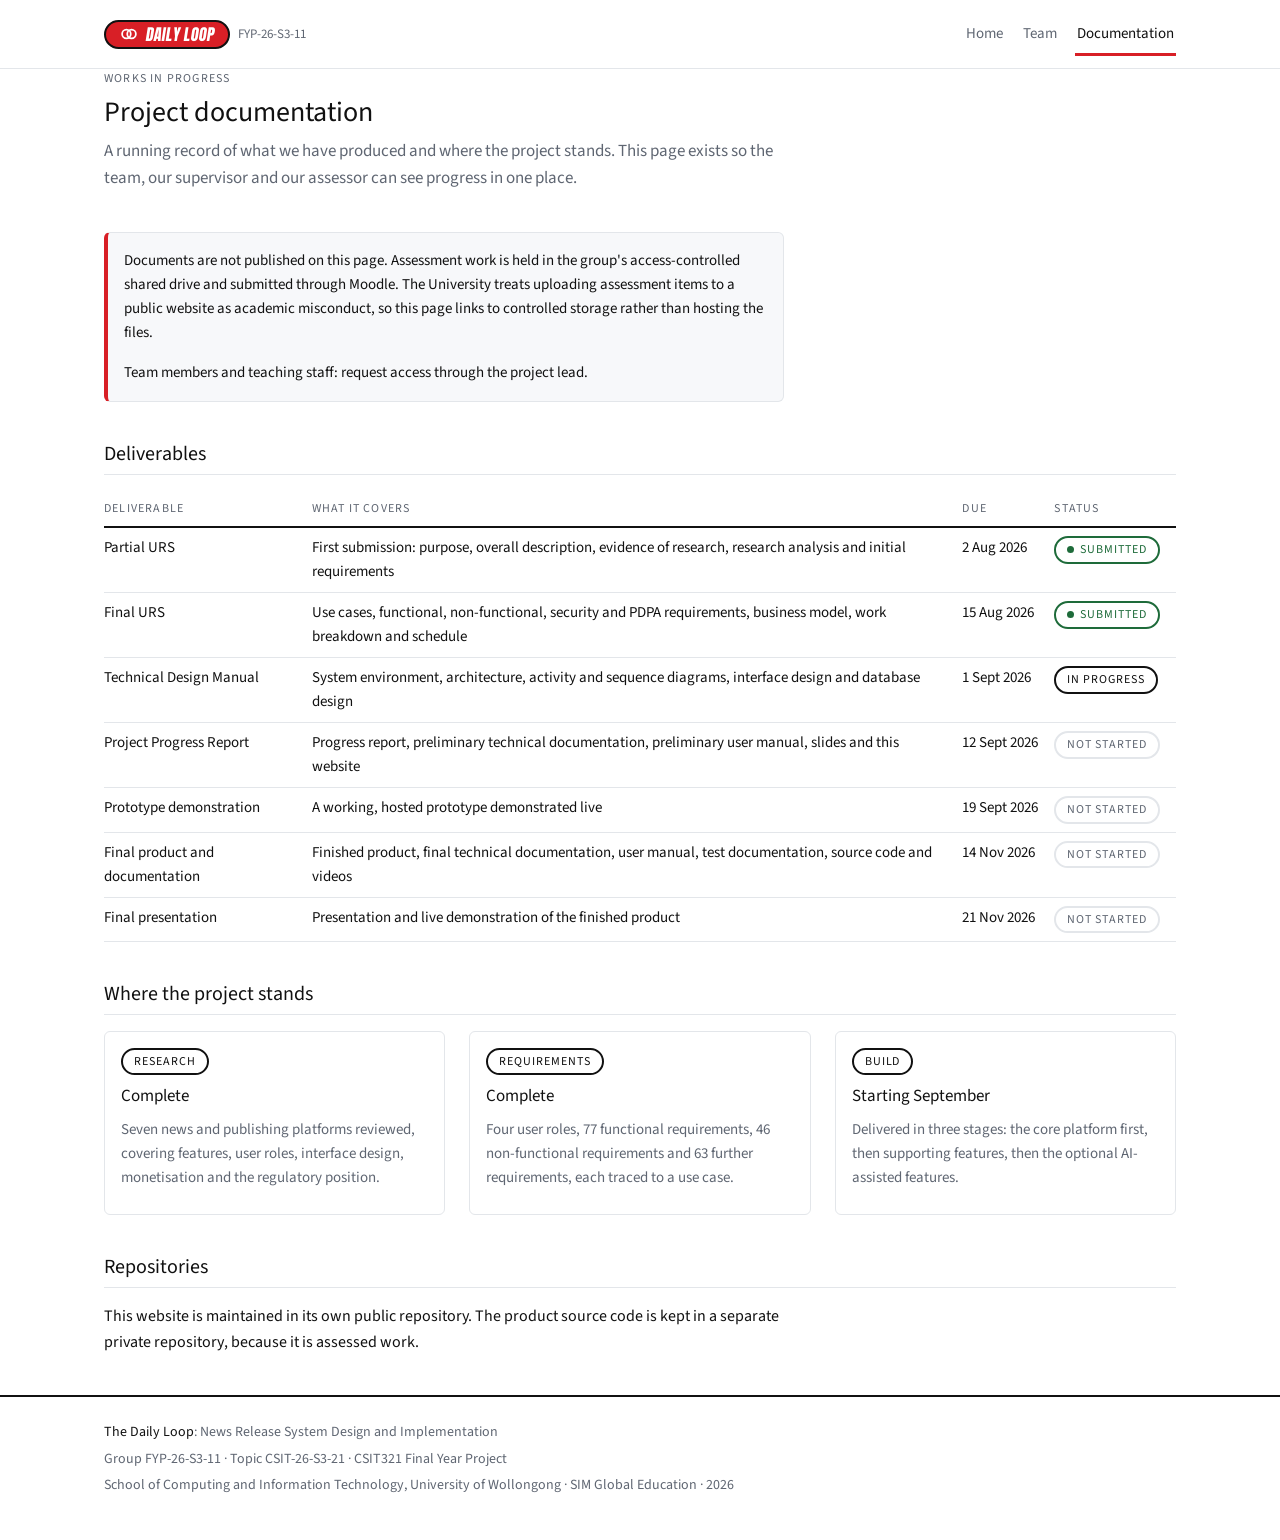
==== documentation.html @ 2d499577 "Mark the final URS as submitted and note credibility signals in editorial review Co-Authored-By: Cla" ====
<!DOCTYPE html>
<html lang="en">
<head>
<meta charset="utf-8">
<meta name="viewport" content="width=device-width, initial-scale=1">
<title>Documentation: The Daily Loop</title>
<meta name="description" content="Project documentation and progress for The Daily Loop, the CSIT321 final year project of group FYP-26-S3-11.">
<link rel="icon" href="data:image/svg+xml,%3Csvg xmlns=%27http://www.w3.org/2000/svg%27 viewBox=%270 0 100 100%27%3E%3Ccircle cx=%2750%27 cy=%2750%27 r=%2750%27 fill=%27%23111%27/%3E%3Cg fill=%27none%27 stroke=%27%23fff%27 stroke-width=%279%27%3E%3Ccircle cx=%2740%27 cy=%2750%27 r=%2722%27/%3E%3Ccircle cx=%2760%27 cy=%2750%27 r=%2722%27/%3E%3C/g%3E%3C/svg%3E">
<link rel="stylesheet" href="assets/styles.css?v=5">
</head>
<body>

<header>
  <div class="wrap bar">
    <a class="lockup" href="index.html">
      <span class="pill"><svg width="20" height="16" viewBox="0 0 120 100" aria-hidden="true"><g fill="none" stroke="#fff" stroke-width="11"><circle cx="44" cy="50" r="27"/><circle cx="76" cy="50" r="27"/></g></svg><span class="name">Daily Loop</span></span>
      <span class="grp">FYP-26-S3-11</span>
    </a>
    <nav aria-label="Main">
      <ul>
        <li><a href="index.html">Home</a></li>
        <li><a href="team.html">Team</a></li>
        <li><a href="documentation.html" aria-current="page">Documentation</a></li>
      </ul>
    </nav>
  </div>
</header>

<main class="wrap">

  <section>
    <p class="eyebrow">Works in progress</p>
    <h1>Project documentation</h1>
    <p class="lead">
      A running record of what we have produced and where the project stands. This page exists so
      the team, our supervisor and our assessor can see progress in one place.
    </p>
  </section>

  <section>
    <div class="notice">
      <p><strong>Documents are not published on this page.</strong> Assessment work is held in the
         group's access-controlled shared drive and submitted through Moodle. The University treats
         uploading assessment items to a public website as academic misconduct, so this page links
         to controlled storage rather than hosting the files.</p>
      <p>Team members and teaching staff: request access through the project lead.</p>
    </div>
  </section>

  <section>
    <h2>Deliverables</h2>
    <div class="scroll">
      <table>
        <thead>
          <tr><th>Deliverable</th><th>What it covers</th><th>Due</th><th>Status</th></tr>
        </thead>
        <tbody>
          <tr>
            <td>Partial URS</td>
            <td>First submission: purpose, overall description, evidence of research, research analysis and initial requirements</td>
            <td class="nw">2 Aug 2026</td><td><span class="chip done"><span class="d"></span>Submitted</span></td>
          </tr>
          <tr>
            <td>Final URS</td>
            <td>Use cases, functional, non-functional, security and PDPA requirements, business model, work breakdown and schedule</td>
            <td class="nw">15 Aug 2026</td><td><span class="chip done"><span class="d"></span>Submitted</span></td>
          </tr>
          <tr>
            <td>Technical Design Manual</td>
            <td>System environment, architecture, activity and sequence diagrams, interface design and database design</td>
            <td class="nw">1 Sept 2026</td><td><span class="chip">In progress</span></td>
          </tr>
          <tr>
            <td>Project Progress Report</td>
            <td>Progress report, preliminary technical documentation, preliminary user manual, slides and this website</td>
            <td class="nw">12 Sept 2026</td><td><span class="chip muted">Not started</span></td>
          </tr>
          <tr>
            <td>Prototype demonstration</td>
            <td>A working, hosted prototype demonstrated live</td>
            <td class="nw">19 Sept 2026</td><td><span class="chip muted">Not started</span></td>
          </tr>
          <tr>
            <td>Final product and documentation</td>
            <td>Finished product, final technical documentation, user manual, test documentation, source code and videos</td>
            <td class="nw">14 Nov 2026</td><td><span class="chip muted">Not started</span></td>
          </tr>
          <tr>
            <td>Final presentation</td>
            <td>Presentation and live demonstration of the finished product</td>
            <td class="nw">21 Nov 2026</td><td><span class="chip muted">Not started</span></td>
          </tr>
        </tbody>
      </table>
    </div>
  </section>

  <section>
    <h2>Where the project stands</h2>
    <div class="grid three">
      <article class="card">
        <span class="tag">Research</span>
        <h3>Complete</h3>
        <p>Seven news and publishing platforms reviewed, covering features, user roles, interface
           design, monetisation and the regulatory position.</p>
      </article>
      <article class="card">
        <span class="tag">Requirements</span>
        <h3>Complete</h3>
        <p>Four user roles, 77 functional requirements, 46 non-functional requirements and 63
           further requirements, each traced to a use case.</p>
      </article>
      <article class="card">
        <span class="tag">Build</span>
        <h3>Starting September</h3>
        <p>Delivered in three stages: the core platform first, then supporting features, then the
           optional AI-assisted features.</p>
      </article>
    </div>
  </section>

  <section>
    <h2>Repositories</h2>
    <p>
      This website is maintained in its own public repository. The product source code is kept in a
      <strong>separate private repository</strong>, because it is assessed work.
    </p>
  </section>

</main>

<footer>
  <div class="wrap">
    <p><strong>The Daily Loop</strong>: News Release System Design and Implementation</p>
    <p>Group FYP-26-S3-11 · Topic CSIT-26-S3-21 · CSIT321 Final Year Project</p>
    <p>School of Computing and Information Technology, University of Wollongong · SIM Global Education · 2026</p>
  </div>
</footer>

</body>
</html>
---- assets/styles.css ----
/* ==========================================================================
   The Daily Loop: project website
   Built on the project design system (TDM Section 6):
   six colours, two typefaces, six text sizes, five spacing steps,
   three screen sizes. Nothing here introduces a value the system does not have.
   ========================================================================== */

@font-face {
  font-family: "Anton";
  src: url("fonts/Anton.woff2") format("woff2");
  font-weight: 400;
  font-display: swap;
}
@font-face {
  font-family: "Source Sans 3";
  src: url("fonts/SourceSans3.woff2") format("woff2");
  font-weight: 200 900;
  font-display: swap;
}

:root {
  /* six colours, plus white */
  --red:   #d81f26;   /* logo, developing, errors */
  --ink:   #111111;   /* text, rules, buttons */
  --grey:  #5f6672;   /* secondary text */
  --line:  #e3e6ea;   /* borders */
  --panel: #f7f8fa;   /* panel and input fills */
  --green: #1e6b3a;   /* resolved, success */
  --bg:    #ffffff;   /* the page */

  --font-mast: "Anton", Impact, "Arial Narrow", sans-serif;
  --font: "Source Sans 3", -apple-system, BlinkMacSystemFont, "Segoe UI", Arial, sans-serif;

  /* five spacing steps */
  --s1: 4px; --s2: 8px; --s3: 16px; --s4: 24px; --s5: 40px;

  --r: 6px;
  --r-full: 999px;
  --shadow: 0 4px 12px rgba(17, 17, 17, .12);

  --container: 1120px;
  --measure: 680px;
  --header-h: 68px;
}

*, *::before, *::after { box-sizing: border-box; }

html {
  -webkit-text-size-adjust: 100%;
  scroll-padding-top: calc(var(--header-h) + var(--s4));
  scroll-behavior: smooth;
}
@media (prefers-reduced-motion: reduce) { html { scroll-behavior: auto; } }

body {
  margin: 0;
  background: var(--bg);
  color: var(--ink);
  font: 16px/1.6 var(--font);
}

.wrap { max-width: var(--container); margin: 0 auto; padding: 0 var(--s4); }

a { color: var(--ink); }
a:focus-visible, button:focus-visible {
  outline: 2px solid var(--ink);
  outline-offset: 2px;
}

/* ---------- header ---------- */
header {
  position: sticky;
  top: 0;
  z-index: 10;
  background: var(--bg);
  border-bottom: 1px solid var(--line);
}
.bar {
  display: flex;
  flex-wrap: wrap;
  gap: var(--s3);
  align-items: center;
  justify-content: space-between;
  min-height: var(--header-h);
  padding: var(--s2) var(--s4);
}

/* the masthead capsule, reduced to header size */
.lockup { display: inline-flex; align-items: center; gap: var(--s2); text-decoration: none; }
.pill {
  display: inline-flex;
  align-items: center;
  gap: 7px;
  background: var(--red);
  border: 2px solid var(--ink);
  border-radius: var(--r-full);
  padding: 4px 13px 5px;
}
.pill svg { display: block; }
.pill .name {
  font-family: var(--font-mast);
  font-size: 16px;
  line-height: 1;
  color: var(--bg);
  text-transform: uppercase;
  transform: skewX(-9deg);
}
.lockup .grp { font-size: 13px; color: var(--grey); white-space: nowrap; }

nav ul {
  display: flex;
  gap: var(--s3);
  list-style: none;
  margin: 0;
  padding: 0;
}
nav a {
  display: inline-flex;
  align-items: center;
  min-height: 44px;          /* touch target */
  padding: 0 2px;
  text-decoration: none;
  font-size: 15px;
  color: var(--grey);
}
nav a[aria-current="page"] {
  color: var(--ink);
  font-weight: 700;
  box-shadow: inset 0 -3px 0 var(--red);
}

/* ---------- sections ---------- */
main { padding: var(--s5) 0 var(--s3); }
section { margin-bottom: var(--s5); }
section[id] { scroll-margin-top: calc(var(--header-h) + var(--s4)); }

h1 {
  font-size: 28px;
  line-height: 1.2;
  margin: 0 0 var(--s2);
}
h2 {
  font-size: 20px;
  line-height: 1.2;
  margin: 0 0 var(--s3);
  padding-bottom: var(--s2);
  border-bottom: 1px solid var(--line);
}
h3 { font-size: 17px; margin: 0 0 var(--s1); }
p { margin: 0 0 var(--s3); max-width: var(--measure); }
.lead { font-size: 17px; color: var(--grey); max-width: var(--measure); }

.eyebrow {
  font-size: 12px;
  font-weight: 700;
  letter-spacing: .1em;
  text-transform: uppercase;
  color: var(--grey);
  margin-bottom: var(--s2);
}

/* ---------- cards ---------- */
.grid { display: grid; gap: var(--s4); }
.grid.two   { grid-template-columns: repeat(auto-fit, minmax(17rem, 1fr)); }
.grid.three { grid-template-columns: repeat(auto-fit, minmax(15rem, 1fr)); }
.card {
  border: 1px solid var(--line);
  border-radius: var(--r);
  padding: var(--s3) var(--s3) var(--s4);
}
.card p { margin: 0; color: var(--grey); font-size: 15px; }
.card h3 { margin-bottom: var(--s2); }

/* ---------- chips ---------- */
.tag, .chip {
  display: inline-flex;
  align-items: center;
  gap: 6px;
  border: 2px solid var(--ink);
  border-radius: var(--r-full);
  padding: 2px 11px;
  margin-bottom: var(--s2);
  font-size: 12px;
  font-weight: 700;
  letter-spacing: .08em;
  text-transform: uppercase;
  white-space: nowrap;
}
.chip { margin-bottom: 0; }
.chip .d, .tag .d { width: 7px; height: 7px; border-radius: 50%; background: currentColor; }
.chip.dev   { background: var(--red); border-color: var(--red); color: var(--bg); }
.chip.done  { color: var(--green); border-color: var(--green); }
.chip.muted { color: var(--grey); border-color: var(--line); }

/* ---------- buttons ---------- */
.actions { display: flex; flex-wrap: wrap; gap: var(--s2); margin-top: var(--s4); }
.btn {
  display: inline-flex;
  align-items: center;
  justify-content: center;
  min-height: 44px;
  padding: 0 18px;
  border: 2px solid var(--ink);
  border-radius: var(--r);
  background: var(--ink);
  color: var(--bg);
  text-decoration: none;
  font-size: 15px;
  font-weight: 600;
}
.btn.ghost  { background: var(--bg); color: var(--ink); }
.btn.accent { background: var(--red); border-color: var(--red); color: var(--bg); }

/* ---------- timeline sample ---------- */
.tl {
  list-style: none;
  margin: 0;
  padding: 0 0 0 var(--s4);
  border-left: 2px solid var(--line);
  max-width: var(--measure);
}
.tl li { position: relative; padding: 0 0 var(--s4) 2px; }
.tl li::before {
  content: "";
  position: absolute;
  left: -31px; top: 6px;
  width: 11px; height: 11px;
  border-radius: 50%;
  background: var(--bg);
  border: 2px solid var(--line);
}
.tl li.key::before  { background: var(--ink); border-color: var(--ink); }
.tl li.live::before { background: var(--red); border-color: var(--red); }
.tl .when { display: block; font-size: 13px; color: var(--grey); }
.tl .what { display: block; font-size: 17px; font-weight: 700; margin: 2px 0 4px; }
.tl .kind { font-size: 14px; color: var(--grey); }

/* ---------- table ---------- */
.scroll { overflow-x: auto; }
table { border-collapse: collapse; width: 100%; font-size: 15px; }
th, td {
  text-align: left;
  padding: var(--s2) var(--s3) var(--s2) 0;
  border-bottom: 1px solid var(--line);
  vertical-align: top;
}
th {
  font-size: 12px;
  font-weight: 700;
  letter-spacing: .1em;
  text-transform: uppercase;
  color: var(--grey);
  border-bottom: 2px solid var(--ink);
  white-space: nowrap;
}
td p { margin: 0; }
.nw { white-space: nowrap; }

/* ---------- notice ---------- */
.notice {
  border: 1px solid var(--line);
  border-left: 4px solid var(--red);
  background: var(--panel);
  border-radius: var(--r);
  padding: var(--s3);
  font-size: 15px;
  max-width: var(--measure);
}
.notice p { max-width: none; }
.notice p:last-child { margin-bottom: 0; }

/* ---------- footer ---------- */
footer {
  border-top: 2px solid var(--ink);
  margin-top: var(--s5);
  padding: var(--s4) 0 var(--s5);
  color: var(--grey);
  font-size: 14px;
}
footer p { margin: 0 0 var(--s1); max-width: none; }
footer strong { color: var(--ink); }

/* ---------- phone ---------- */
@media (max-width: 767px) {
  h1 { font-size: 24px; }
  h2 { font-size: 18px; }
  .wrap { padding: 0 var(--s3); }
  .bar { padding: var(--s2) var(--s3); }
  .lockup .grp { display: none; }
  nav ul { gap: var(--s3); }
}

/* ---------- dark theme ----------
   The same six names, redefined: nothing else in this stylesheet changes.
   Red and green lighten so they still pass AA contrast on a dark page. */
@media (prefers-color-scheme: dark) {
  :root {
    --bg:    #101216;
    --ink:   #f2f4f7;
    --grey:  #a7aeba;
    --line:  #2a2e36;
    --panel: #171a1f;
    --red:   #ff6b70;
    --green: #4caf7d;
  }
  /* the masthead pill keeps the brand red and a light rule so it still reads as the logo */
  .pill { background: #d81f26; border-color: #f2f4f7; }
  .pill .name { color: #ffffff; }
  .btn { color: #101216; }
  .btn.ghost { background: var(--bg); color: var(--ink); }
  .btn.accent { color: #101216; }
  .chip.dev { color: #101216; }
}
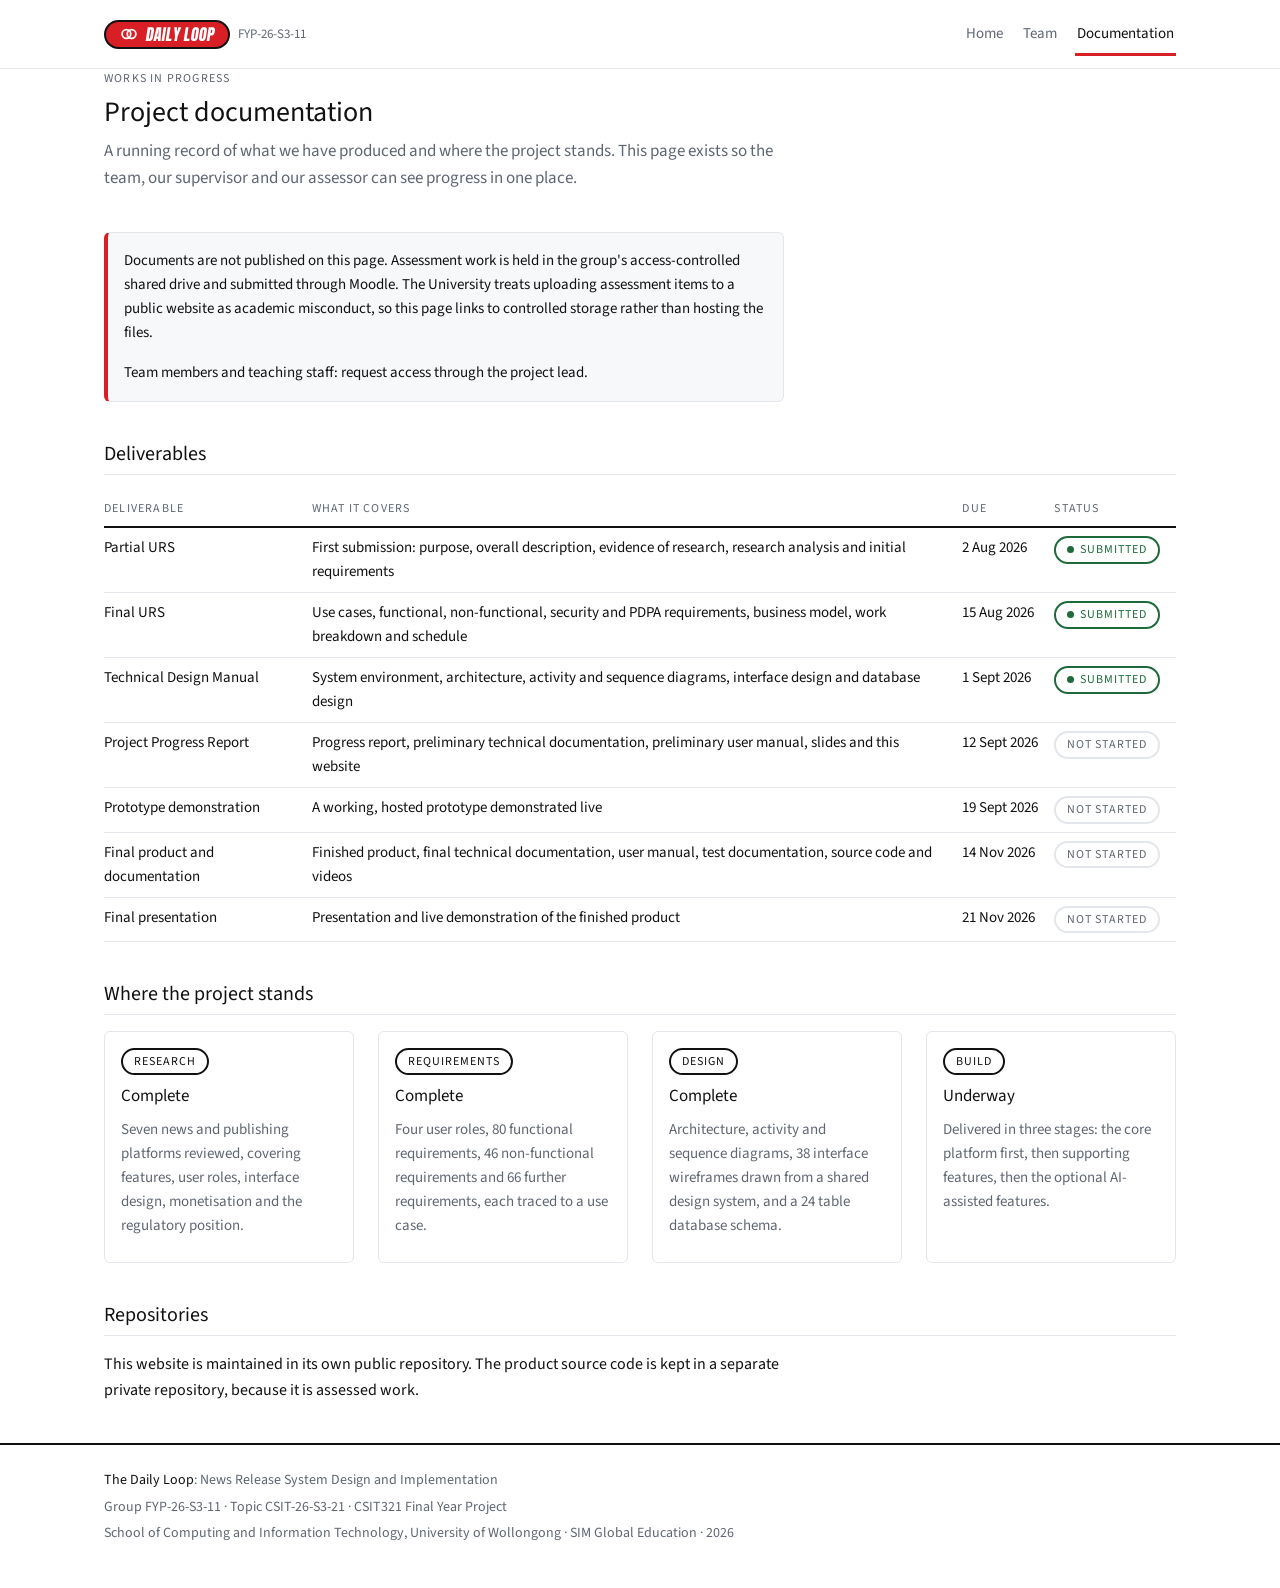
==== commit de6d1b06: "Mark the TDM as submitted and correct the requirement counts The Technical Design Manual went in on " ====
--- a/documentation.html
+++ b/documentation.html
@@ -68,7 +68,7 @@
           <tr>
             <td>Technical Design Manual</td>
             <td>System environment, architecture, activity and sequence diagrams, interface design and database design</td>
-            <td class="nw">1 Sept 2026</td><td><span class="chip">In progress</span></td>
+            <td class="nw">1 Sept 2026</td><td><span class="chip done"><span class="d"></span>Submitted</span></td>
           </tr>
           <tr>
             <td>Project Progress Report</td>
@@ -107,12 +107,18 @@
       <article class="card">
         <span class="tag">Requirements</span>
         <h3>Complete</h3>
-        <p>Four user roles, 77 functional requirements, 46 non-functional requirements and 63
+        <p>Four user roles, 80 functional requirements, 46 non-functional requirements and 66
            further requirements, each traced to a use case.</p>
       </article>
       <article class="card">
+        <span class="tag">Design</span>
+        <h3>Complete</h3>
+        <p>Architecture, activity and sequence diagrams, 38 interface wireframes drawn from a shared
+           design system, and a 24 table database schema.</p>
+      </article>
+      <article class="card">
         <span class="tag">Build</span>
-        <h3>Starting September</h3>
+        <h3>Underway</h3>
         <p>Delivered in three stages: the core platform first, then supporting features, then the
            optional AI-assisted features.</p>
       </article>
--- a/assets/styles.css
+++ b/assets/styles.css
@@ -298,8 +298,8 @@
     --bg:    #101216;
     --ink:   #f2f4f7;
     --grey:  #a7aeba;
-    --line:  #2a2e36;
-    --panel: #171a1f;
+    --line:  #596172;
+    --panel: #1e222a;
     --red:   #ff6b70;
     --green: #4caf7d;
   }
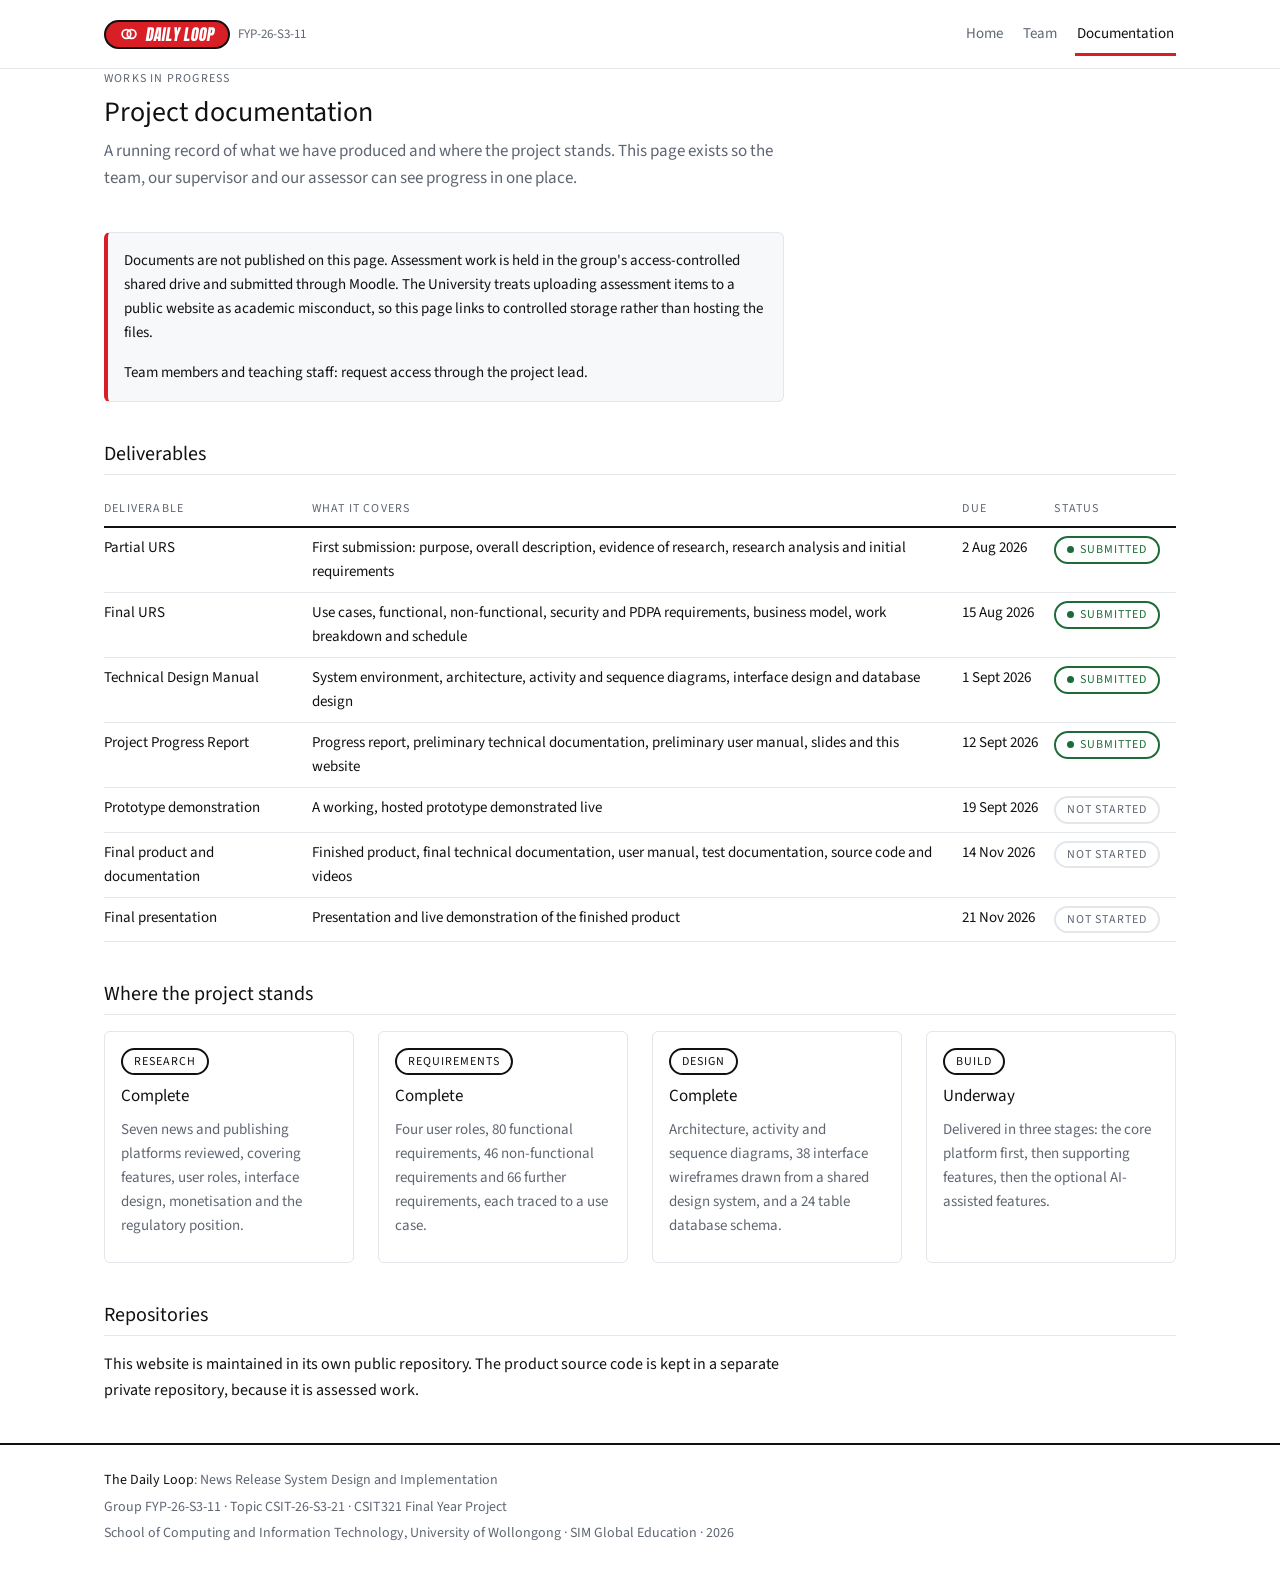
==== commit c91327e0: "Mark the 12 September submission as submitted and open up the header gap The Session 1 documents wer" ====
--- a/documentation.html
+++ b/documentation.html
@@ -73,7 +73,7 @@
           <tr>
             <td>Project Progress Report</td>
             <td>Progress report, preliminary technical documentation, preliminary user manual, slides and this website</td>
-            <td class="nw">12 Sept 2026</td><td><span class="chip muted">Not started</span></td>
+            <td class="nw">12 Sept 2026</td><td><span class="chip done"><span class="d"></span>Submitted</span></td>
           </tr>
           <tr>
             <td>Prototype demonstration</td>
--- a/assets/styles.css
+++ b/assets/styles.css
@@ -32,7 +32,7 @@
   --font: "Source Sans 3", -apple-system, BlinkMacSystemFont, "Segoe UI", Arial, sans-serif;
 
   /* five spacing steps */
-  --s1: 4px; --s2: 8px; --s3: 16px; --s4: 24px; --s5: 40px;
+  --s1: 4px; --s2: 8px; --s3: 16px; --s4: 24px; --s5: 40px; --s6: 64px;
 
   --r: 6px;
   --r-full: 999px;
@@ -130,7 +130,7 @@
 }
 
 /* ---------- sections ---------- */
-main { padding: var(--s5) 0 var(--s3); }
+main { padding: var(--s6) 0 var(--s3); }
 section { margin-bottom: var(--s5); }
 section[id] { scroll-margin-top: calc(var(--header-h) + var(--s4)); }
 
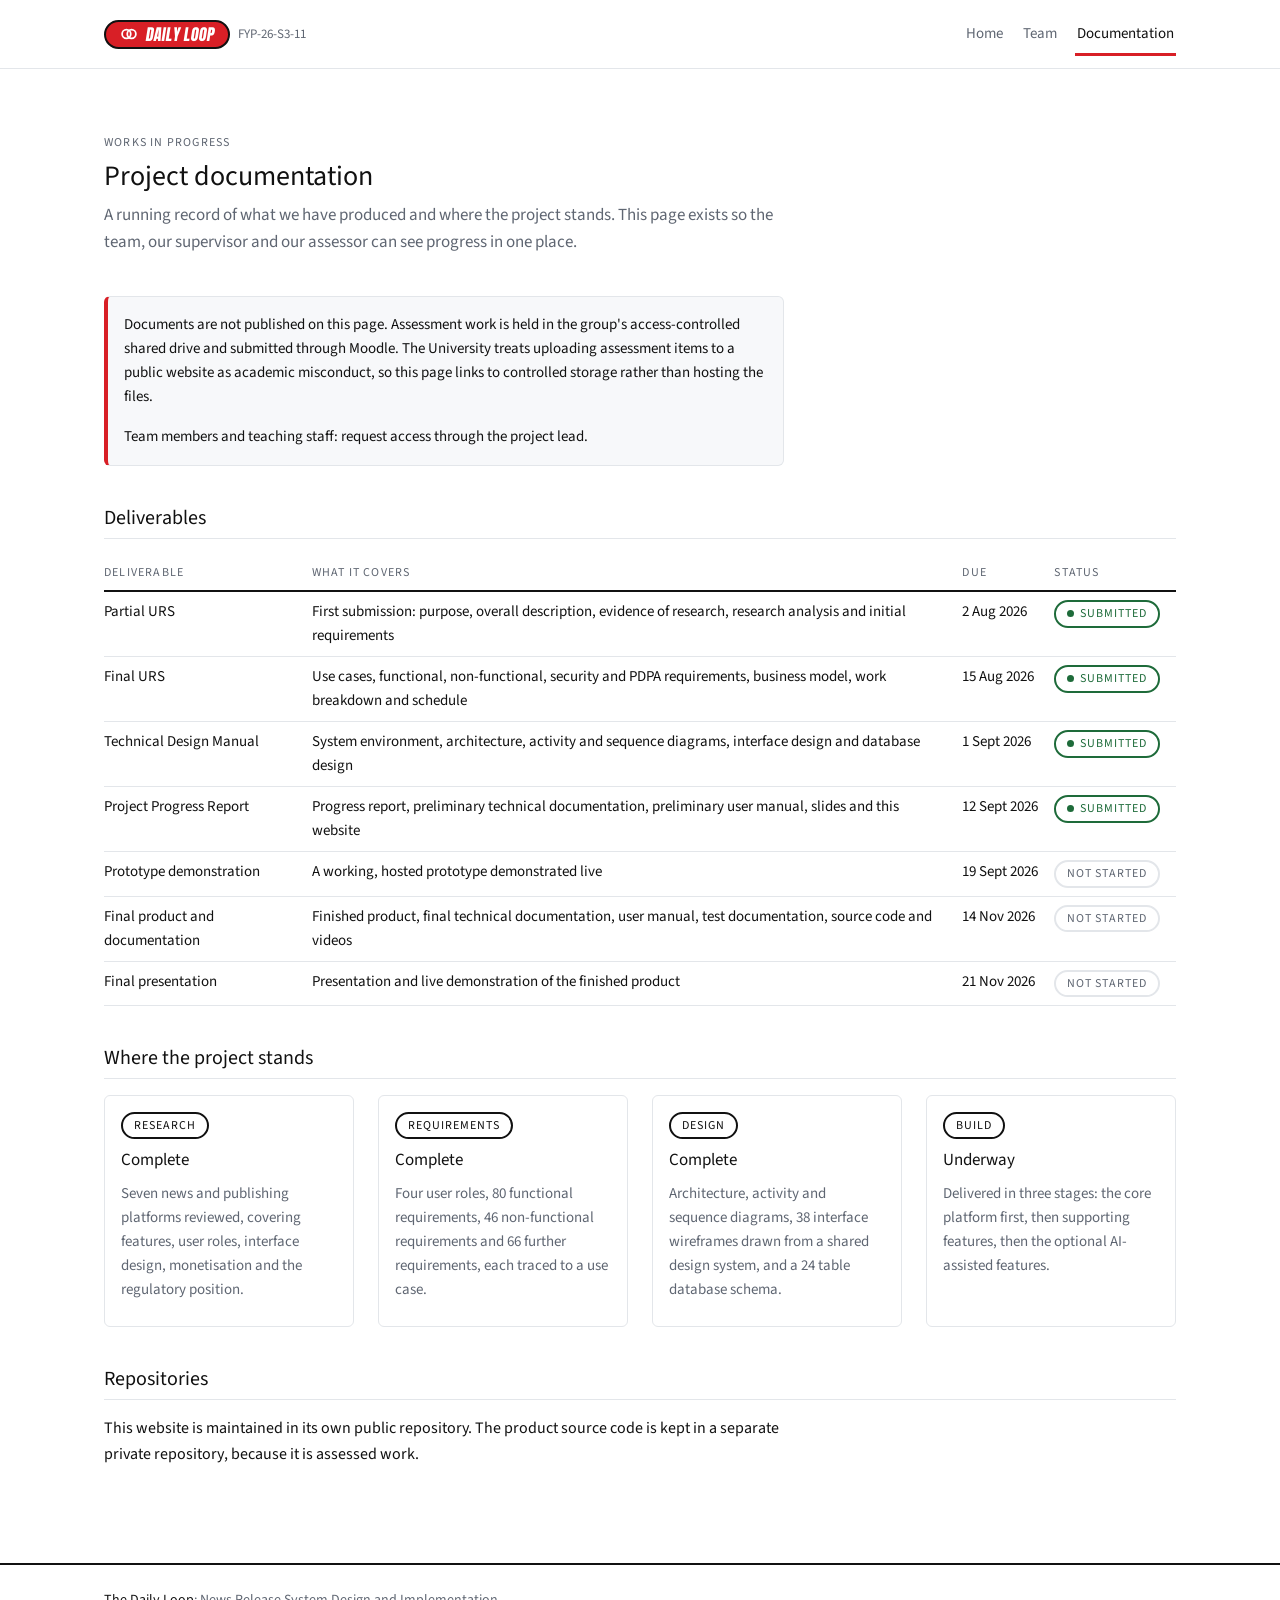
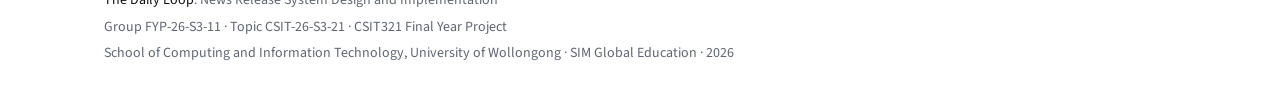
==== commit 3736856f: "Bump the stylesheet version so browsers fetch the new CSS styles.css changed today but its ?v= query" ====
--- a/documentation.html
+++ b/documentation.html
@@ -6,7 +6,7 @@
 <title>Documentation: The Daily Loop</title>
 <meta name="description" content="Project documentation and progress for The Daily Loop, the CSIT321 final year project of group FYP-26-S3-11.">
 <link rel="icon" href="data:image/svg+xml,%3Csvg xmlns=%27http://www.w3.org/2000/svg%27 viewBox=%270 0 100 100%27%3E%3Ccircle cx=%2750%27 cy=%2750%27 r=%2750%27 fill=%27%23111%27/%3E%3Cg fill=%27none%27 stroke=%27%23fff%27 stroke-width=%279%27%3E%3Ccircle cx=%2740%27 cy=%2750%27 r=%2722%27/%3E%3Ccircle cx=%2760%27 cy=%2750%27 r=%2722%27/%3E%3C/g%3E%3C/svg%3E">
-<link rel="stylesheet" href="assets/styles.css?v=5">
+<link rel="stylesheet" href="assets/styles.css?v=6">
 </head>
 <body>
 
--- a/assets/styles.css
+++ b/assets/styles.css
@@ -32,7 +32,7 @@
   --font: "Source Sans 3", -apple-system, BlinkMacSystemFont, "Segoe UI", Arial, sans-serif;
 
   /* five spacing steps */
-  --s1: 4px; --s2: 8px; --s3: 16px; --s4: 24px; --s5: 40px; --s6: 64px;
+  --s1: 4px; --s2: 8px; --s3: 16px; --s4: 24px; --s5: 40px;
 
   --r: 6px;
   --r-full: 999px;
@@ -59,7 +59,8 @@
   font: 16px/1.6 var(--font);
 }
 
-.wrap { max-width: var(--container); margin: 0 auto; padding: 0 var(--s4); }
+/* horizontal only, so a wrapped main keeps its own vertical padding */
+.wrap { max-width: var(--container); margin: 0 auto; padding-left: var(--s4); padding-right: var(--s4); }
 
 a { color: var(--ink); }
 a:focus-visible, button:focus-visible {
@@ -130,7 +131,9 @@
 }
 
 /* ---------- sections ---------- */
-main { padding: var(--s6) 0 var(--s3); }
+/* s5 + s4 = 64px of air under the sticky header, composed from the scale
+   rather than adding a step the design system does not have */
+main { padding: calc(var(--s5) + var(--s4)) 0 var(--s3); }
 section { margin-bottom: var(--s5); }
 section[id] { scroll-margin-top: calc(var(--header-h) + var(--s4)); }
 
@@ -284,7 +287,7 @@
 @media (max-width: 767px) {
   h1 { font-size: 24px; }
   h2 { font-size: 18px; }
-  .wrap { padding: 0 var(--s3); }
+  .wrap { padding-left: var(--s3); padding-right: var(--s3); }
   .bar { padding: var(--s2) var(--s3); }
   .lockup .grp { display: none; }
   nav ul { gap: var(--s3); }
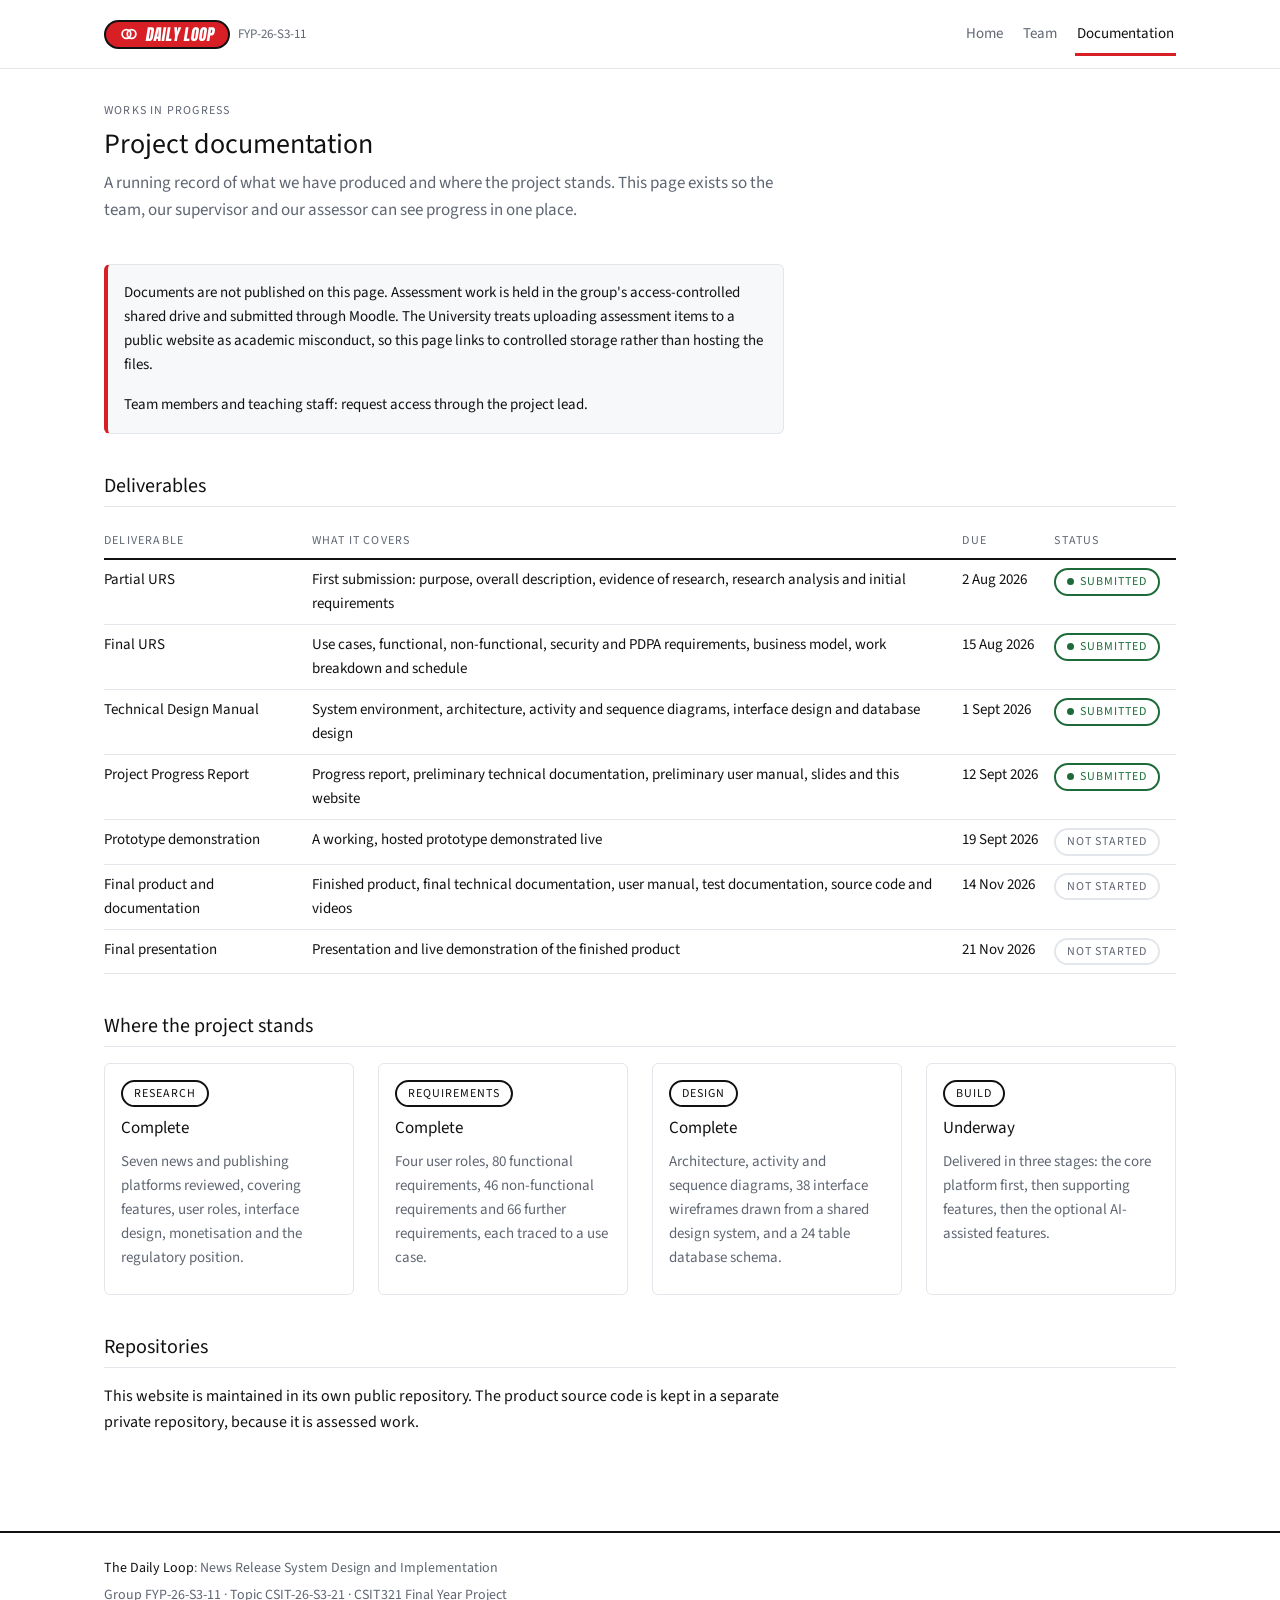
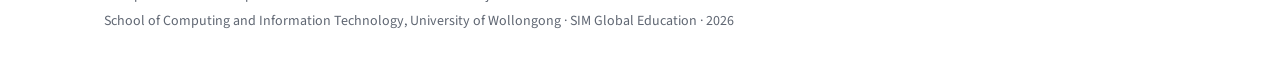
==== commit fdcaacad: "Halve the gap under the header to 32px Co-Authored-By: Claude Opus 5 <noreply@anthropic.com>" ====
--- a/documentation.html
+++ b/documentation.html
@@ -6,7 +6,7 @@
 <title>Documentation: The Daily Loop</title>
 <meta name="description" content="Project documentation and progress for The Daily Loop, the CSIT321 final year project of group FYP-26-S3-11.">
 <link rel="icon" href="data:image/svg+xml,%3Csvg xmlns=%27http://www.w3.org/2000/svg%27 viewBox=%270 0 100 100%27%3E%3Ccircle cx=%2750%27 cy=%2750%27 r=%2750%27 fill=%27%23111%27/%3E%3Cg fill=%27none%27 stroke=%27%23fff%27 stroke-width=%279%27%3E%3Ccircle cx=%2740%27 cy=%2750%27 r=%2722%27/%3E%3Ccircle cx=%2760%27 cy=%2750%27 r=%2722%27/%3E%3C/g%3E%3C/svg%3E">
-<link rel="stylesheet" href="assets/styles.css?v=6">
+<link rel="stylesheet" href="assets/styles.css?v=7">
 </head>
 <body>
 
--- a/assets/styles.css
+++ b/assets/styles.css
@@ -131,9 +131,9 @@
 }
 
 /* ---------- sections ---------- */
-/* s5 + s4 = 64px of air under the sticky header, composed from the scale
+/* 2 x s3 = 32px of air under the sticky header, composed from the scale
    rather than adding a step the design system does not have */
-main { padding: calc(var(--s5) + var(--s4)) 0 var(--s3); }
+main { padding: calc(var(--s3) * 2) 0 var(--s3); }
 section { margin-bottom: var(--s5); }
 section[id] { scroll-margin-top: calc(var(--header-h) + var(--s4)); }
 
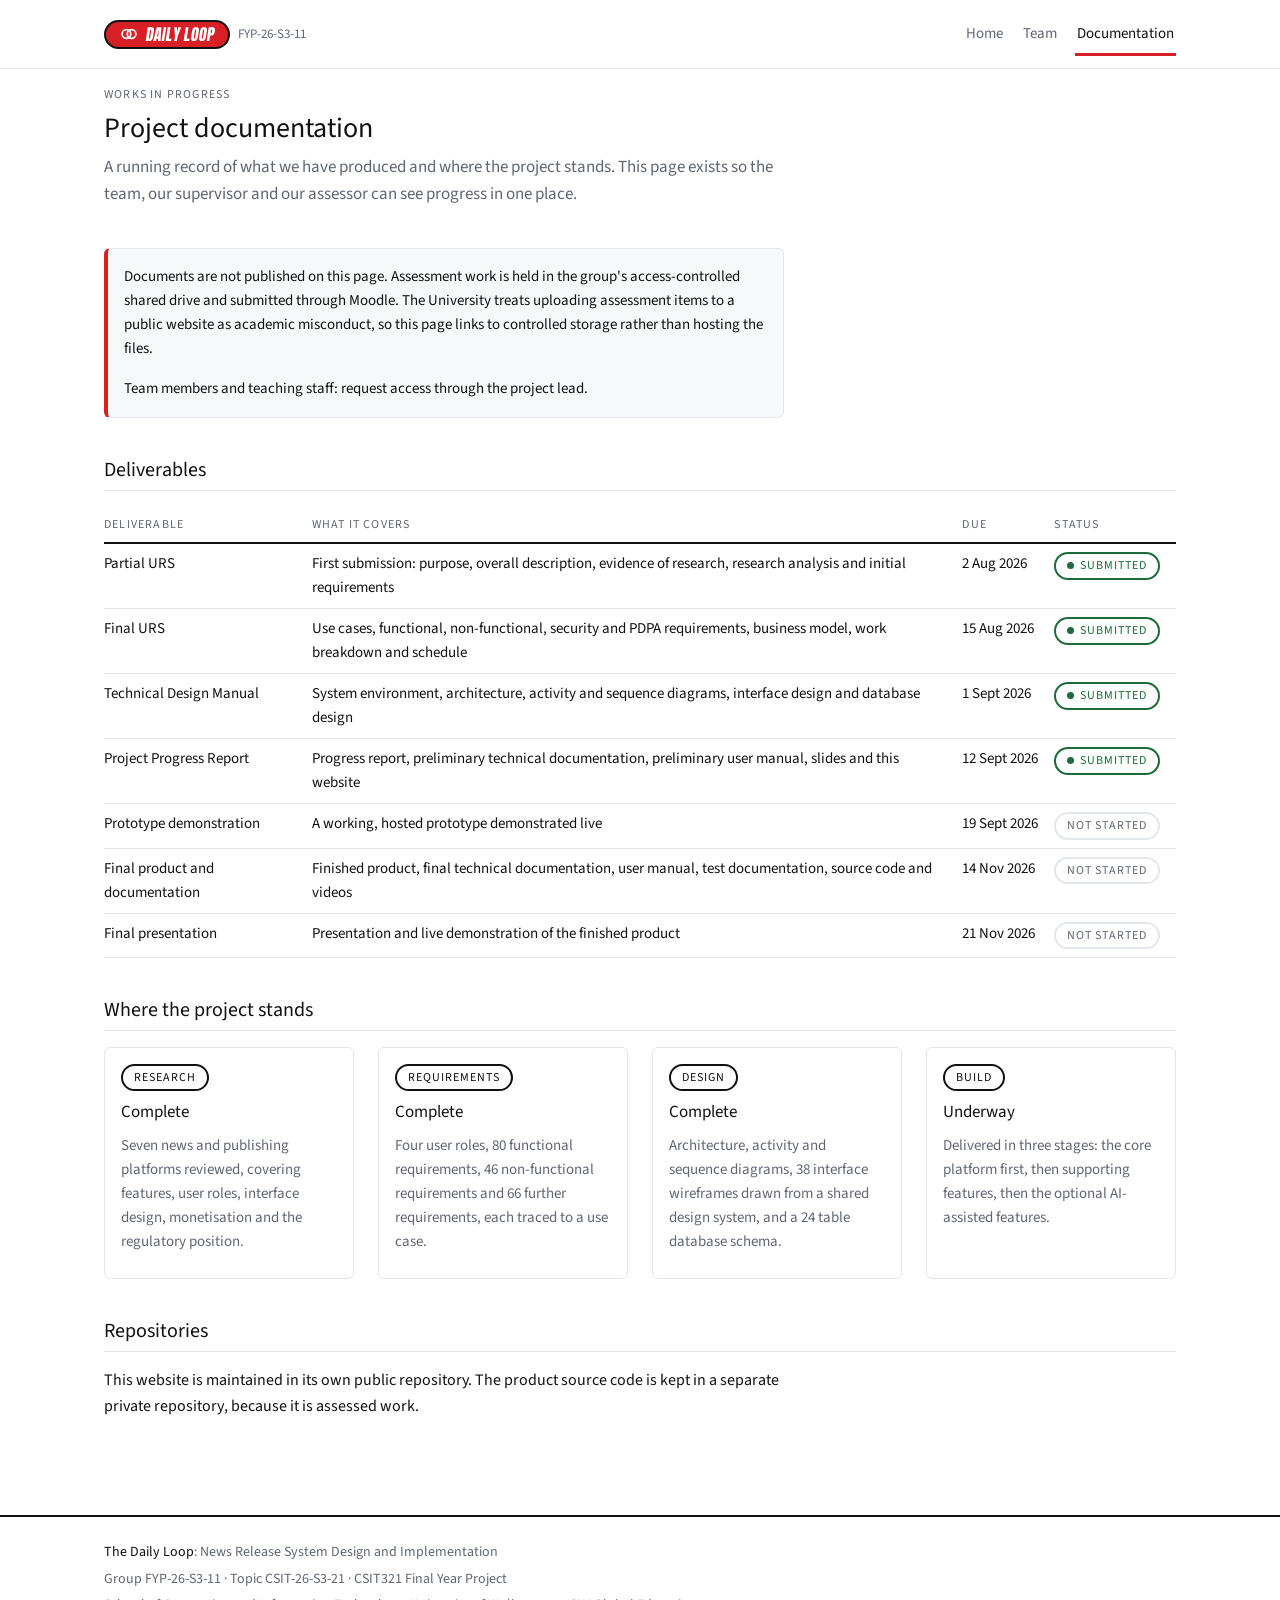
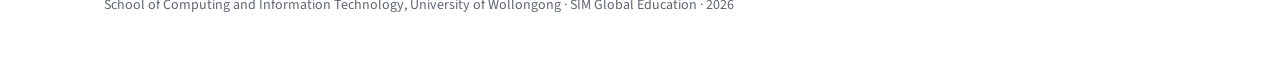
==== commit 5ca1fb42: "Halve the gap under the header again, to 16px Co-Authored-By: Claude Opus 5 <noreply@anthropic.com>" ====
--- a/documentation.html
+++ b/documentation.html
@@ -6,7 +6,7 @@
 <title>Documentation: The Daily Loop</title>
 <meta name="description" content="Project documentation and progress for The Daily Loop, the CSIT321 final year project of group FYP-26-S3-11.">
 <link rel="icon" href="data:image/svg+xml,%3Csvg xmlns=%27http://www.w3.org/2000/svg%27 viewBox=%270 0 100 100%27%3E%3Ccircle cx=%2750%27 cy=%2750%27 r=%2750%27 fill=%27%23111%27/%3E%3Cg fill=%27none%27 stroke=%27%23fff%27 stroke-width=%279%27%3E%3Ccircle cx=%2740%27 cy=%2750%27 r=%2722%27/%3E%3Ccircle cx=%2760%27 cy=%2750%27 r=%2722%27/%3E%3C/g%3E%3C/svg%3E">
-<link rel="stylesheet" href="assets/styles.css?v=7">
+<link rel="stylesheet" href="assets/styles.css?v=8">
 </head>
 <body>
 
--- a/assets/styles.css
+++ b/assets/styles.css
@@ -131,9 +131,7 @@
 }
 
 /* ---------- sections ---------- */
-/* 2 x s3 = 32px of air under the sticky header, composed from the scale
-   rather than adding a step the design system does not have */
-main { padding: calc(var(--s3) * 2) 0 var(--s3); }
+main { padding: var(--s3) 0 var(--s3); }
 section { margin-bottom: var(--s5); }
 section[id] { scroll-margin-top: calc(var(--header-h) + var(--s4)); }
 
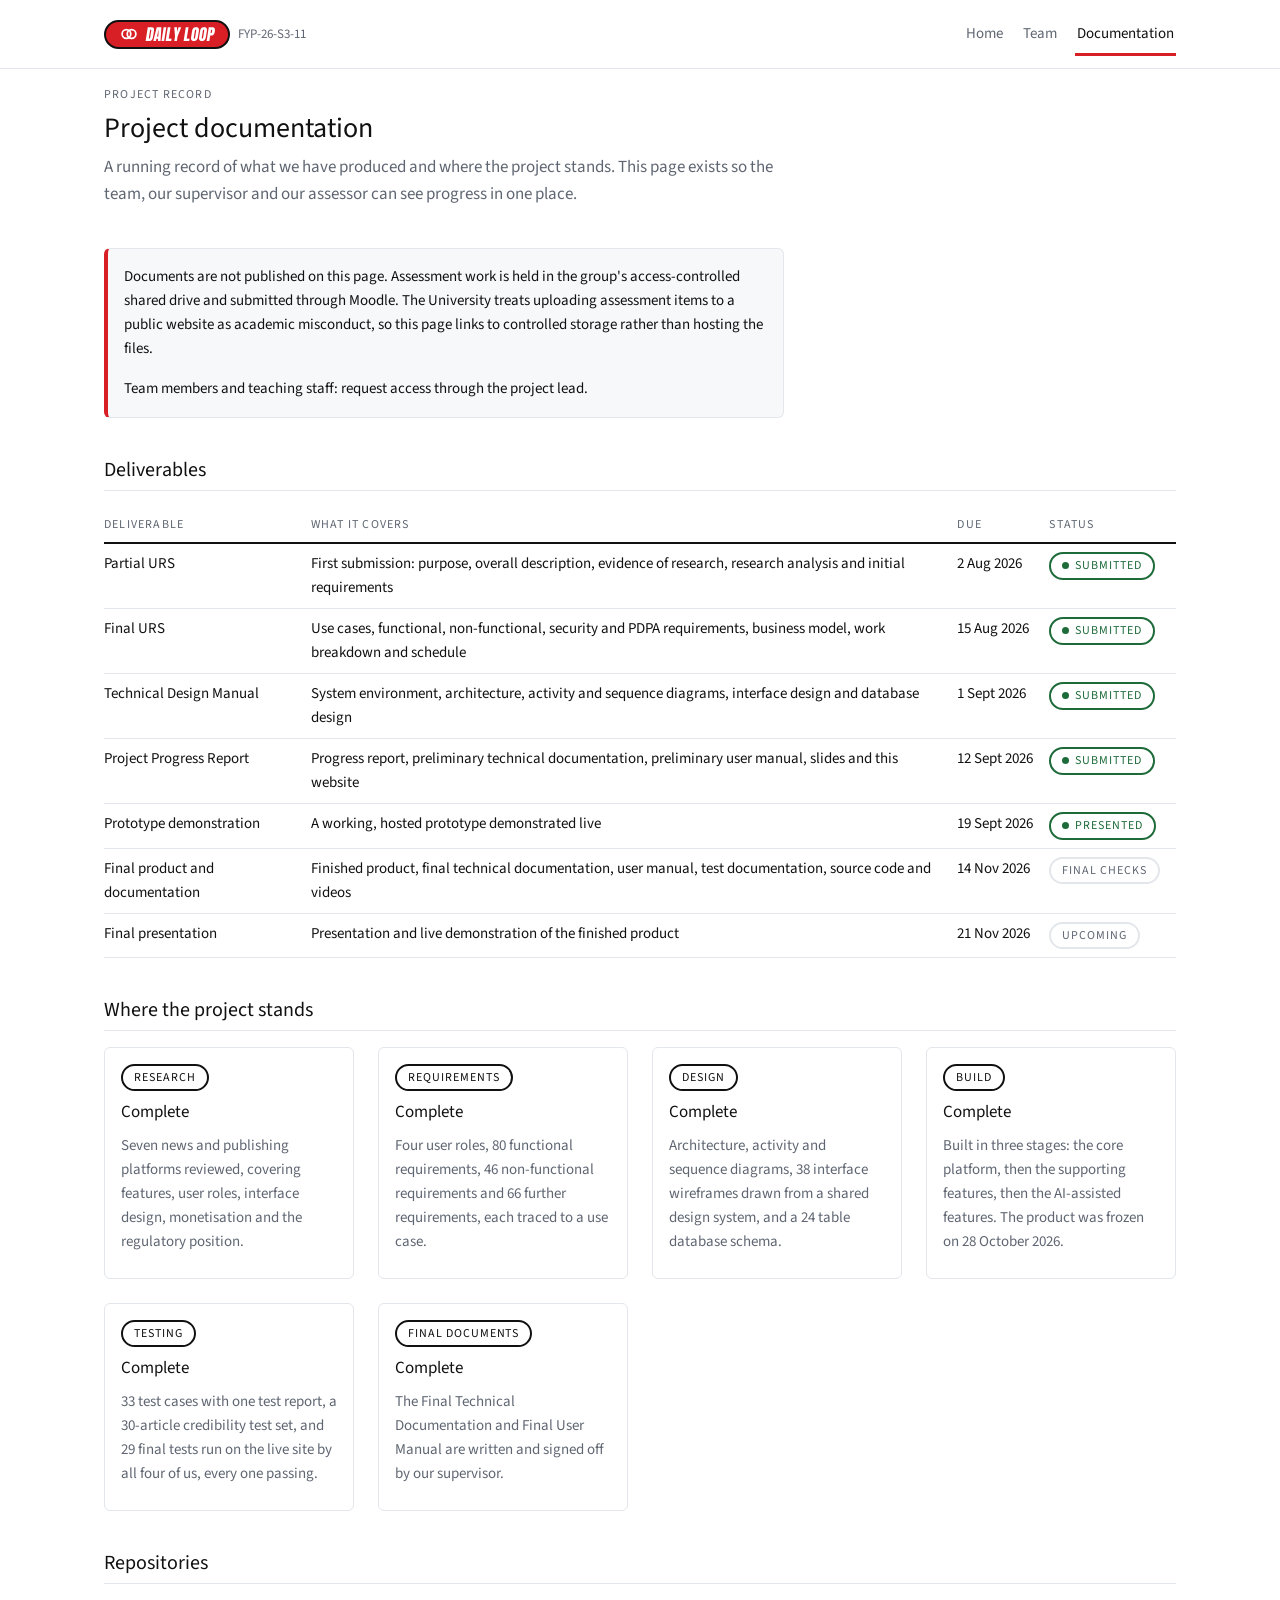
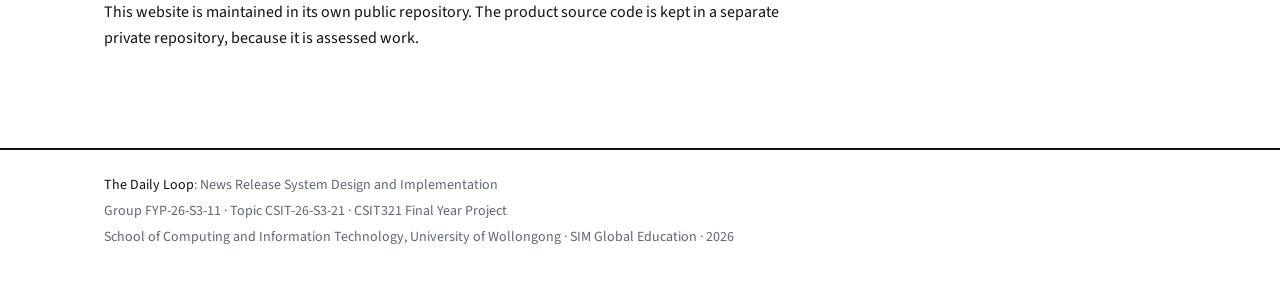
==== commit 28d1f3f9: "Final-state update: live product link, current statuses, promo video slot - Home: Visit The Daily Lo" ====
--- a/documentation.html
+++ b/documentation.html
@@ -6,7 +6,7 @@
 <title>Documentation: The Daily Loop</title>
 <meta name="description" content="Project documentation and progress for The Daily Loop, the CSIT321 final year project of group FYP-26-S3-11.">
 <link rel="icon" href="data:image/svg+xml,%3Csvg xmlns=%27http://www.w3.org/2000/svg%27 viewBox=%270 0 100 100%27%3E%3Ccircle cx=%2750%27 cy=%2750%27 r=%2750%27 fill=%27%23111%27/%3E%3Cg fill=%27none%27 stroke=%27%23fff%27 stroke-width=%279%27%3E%3Ccircle cx=%2740%27 cy=%2750%27 r=%2722%27/%3E%3Ccircle cx=%2760%27 cy=%2750%27 r=%2722%27/%3E%3C/g%3E%3C/svg%3E">
-<link rel="stylesheet" href="assets/styles.css?v=8">
+<link rel="stylesheet" href="assets/styles.css?v=9">
 </head>
 <body>
 
@@ -29,7 +29,7 @@
 <main class="wrap">
 
   <section>
-    <p class="eyebrow">Works in progress</p>
+    <p class="eyebrow">Project record</p>
     <h1>Project documentation</h1>
     <p class="lead">
       A running record of what we have produced and where the project stands. This page exists so
@@ -78,17 +78,17 @@
           <tr>
             <td>Prototype demonstration</td>
             <td>A working, hosted prototype demonstrated live</td>
-            <td class="nw">19 Sept 2026</td><td><span class="chip muted">Not started</span></td>
+            <td class="nw">19 Sept 2026</td><td><span class="chip done"><span class="d"></span>Presented</span></td>
           </tr>
           <tr>
             <td>Final product and documentation</td>
             <td>Finished product, final technical documentation, user manual, test documentation, source code and videos</td>
-            <td class="nw">14 Nov 2026</td><td><span class="chip muted">Not started</span></td>
+            <td class="nw">14 Nov 2026</td><td><span class="chip muted">Final checks</span></td>
           </tr>
           <tr>
             <td>Final presentation</td>
             <td>Presentation and live demonstration of the finished product</td>
-            <td class="nw">21 Nov 2026</td><td><span class="chip muted">Not started</span></td>
+            <td class="nw">21 Nov 2026</td><td><span class="chip muted">Upcoming</span></td>
           </tr>
         </tbody>
       </table>
@@ -118,9 +118,21 @@
       </article>
       <article class="card">
         <span class="tag">Build</span>
-        <h3>Underway</h3>
-        <p>Delivered in three stages: the core platform first, then supporting features, then the
-           optional AI-assisted features.</p>
+        <h3>Complete</h3>
+        <p>Built in three stages: the core platform, then the supporting features, then the
+           AI-assisted features. The product was frozen on 28 October 2026.</p>
+      </article>
+      <article class="card">
+        <span class="tag">Testing</span>
+        <h3>Complete</h3>
+        <p>33 test cases with one test report, a 30-article credibility test set, and 29 final
+           tests run on the live site by all four of us, every one passing.</p>
+      </article>
+      <article class="card">
+        <span class="tag">Final documents</span>
+        <h3>Complete</h3>
+        <p>The Final Technical Documentation and Final User Manual are written and signed off by
+           our supervisor.</p>
       </article>
     </div>
   </section>
--- a/assets/styles.css
+++ b/assets/styles.css
@@ -256,6 +256,31 @@
 }
 td p { margin: 0; }
 .nw { white-space: nowrap; }
+
+/* ---------- video ---------- */
+.video {
+  aspect-ratio: 16 / 9;
+  max-width: var(--measure);
+  border: 1px solid var(--line);
+  border-radius: var(--r);
+  background: var(--panel);
+  overflow: hidden;
+}
+.video iframe, .video video { display: block; width: 100%; height: 100%; border: 0; }
+.video-slot {
+  display: flex;
+  flex-direction: column;
+  align-items: center;
+  justify-content: center;
+  gap: var(--s2);
+  height: 100%;
+  padding: var(--s4);
+  text-align: center;
+  color: var(--grey);
+  font-size: 15px;
+}
+.video-slot p { margin: 0; }
+.video-slot strong { color: var(--ink); }
 
 /* ---------- notice ---------- */
 .notice {
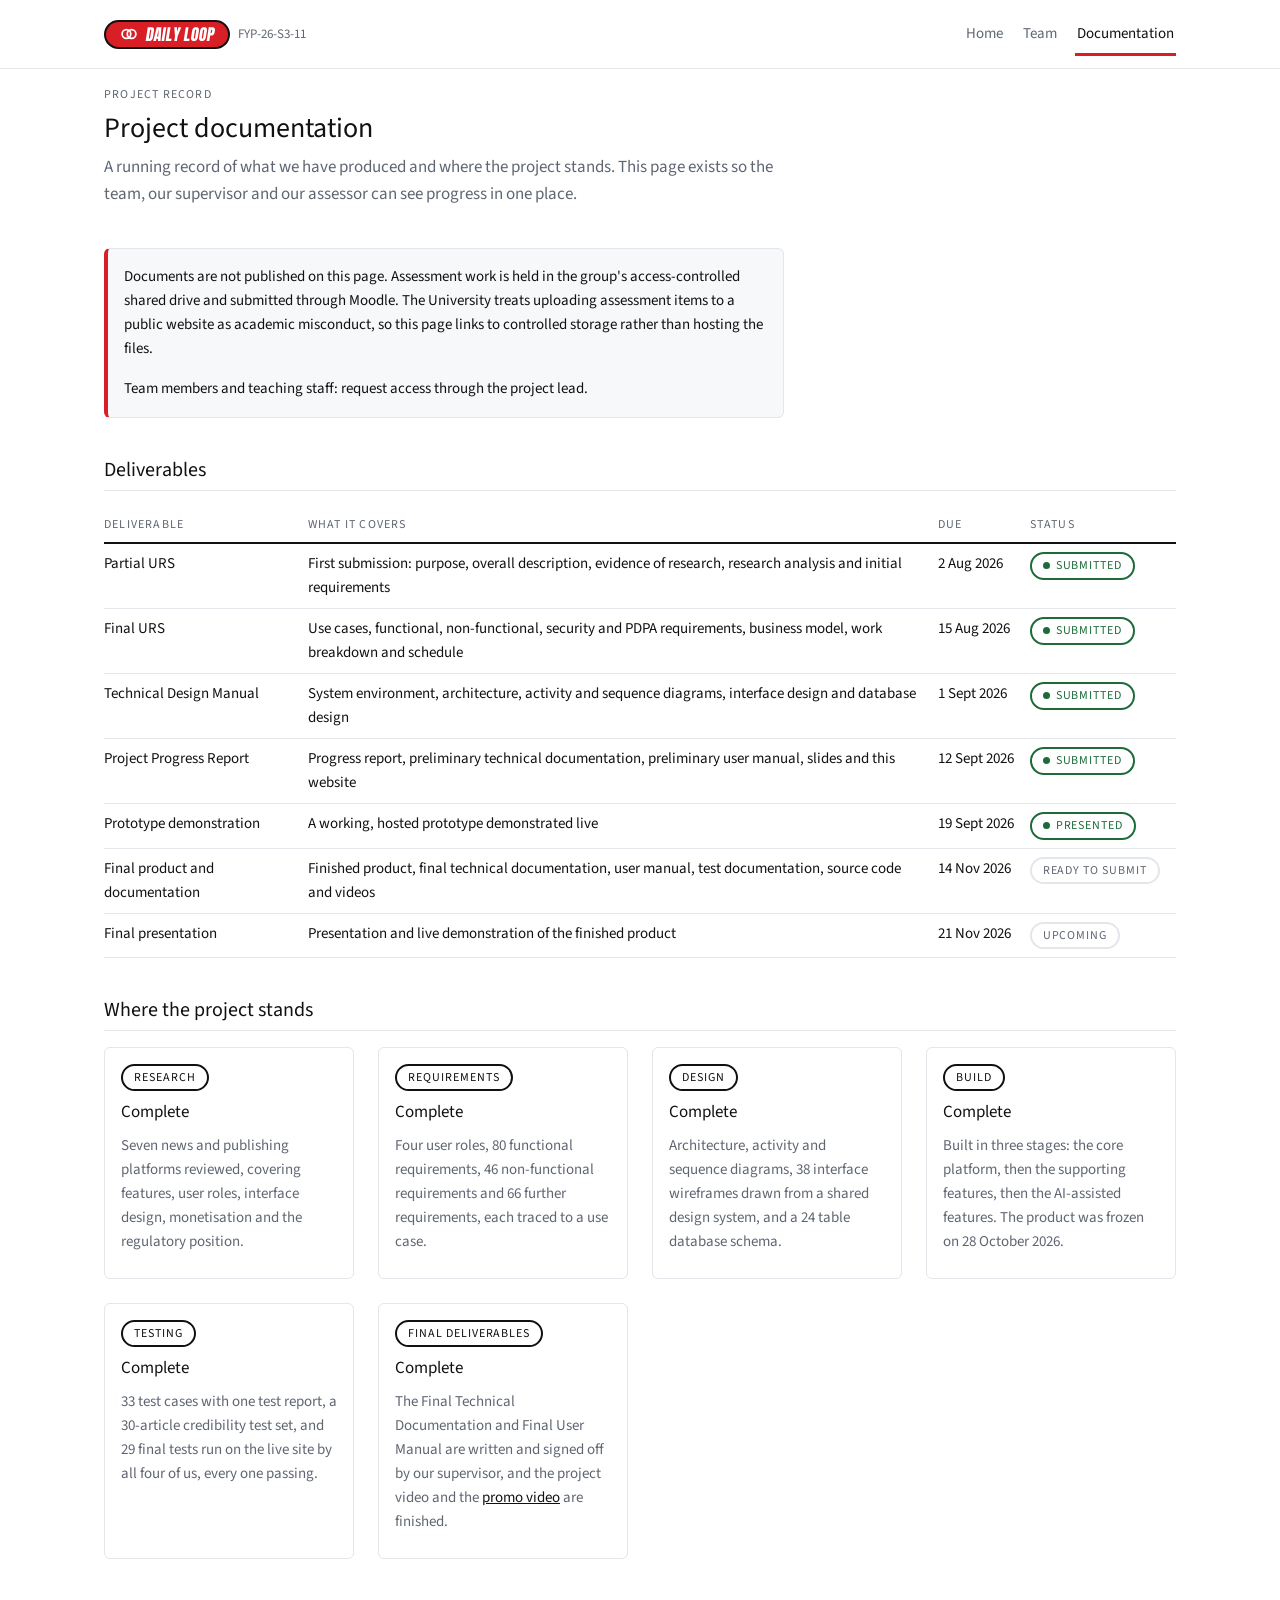
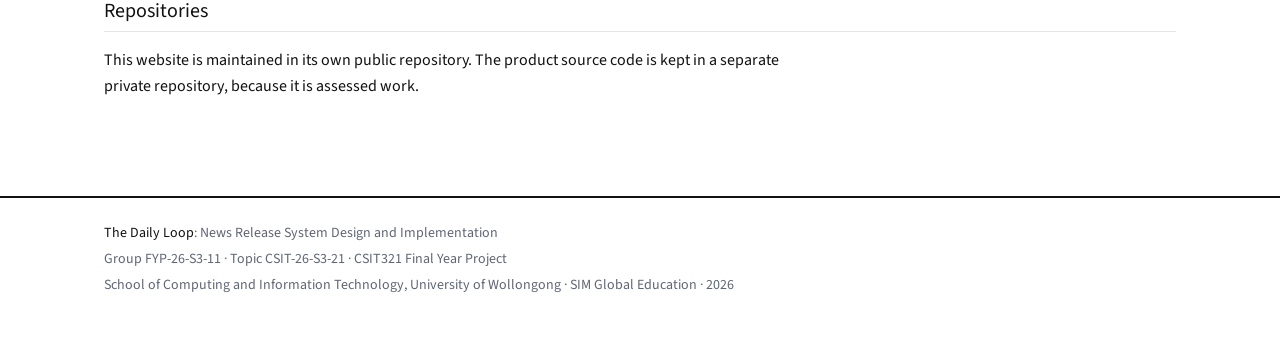
==== commit e8cb985c: "Add the promo video and finalise the site - Home: the "See it in action" slot now plays the one-minu" ====
--- a/documentation.html
+++ b/documentation.html
@@ -6,7 +6,7 @@
 <title>Documentation: The Daily Loop</title>
 <meta name="description" content="Project documentation and progress for The Daily Loop, the CSIT321 final year project of group FYP-26-S3-11.">
 <link rel="icon" href="data:image/svg+xml,%3Csvg xmlns=%27http://www.w3.org/2000/svg%27 viewBox=%270 0 100 100%27%3E%3Ccircle cx=%2750%27 cy=%2750%27 r=%2750%27 fill=%27%23111%27/%3E%3Cg fill=%27none%27 stroke=%27%23fff%27 stroke-width=%279%27%3E%3Ccircle cx=%2740%27 cy=%2750%27 r=%2722%27/%3E%3Ccircle cx=%2760%27 cy=%2750%27 r=%2722%27/%3E%3C/g%3E%3C/svg%3E">
-<link rel="stylesheet" href="assets/styles.css?v=9">
+<link rel="stylesheet" href="assets/styles.css?v=10">
 </head>
 <body>
 
@@ -83,7 +83,7 @@
           <tr>
             <td>Final product and documentation</td>
             <td>Finished product, final technical documentation, user manual, test documentation, source code and videos</td>
-            <td class="nw">14 Nov 2026</td><td><span class="chip muted">Final checks</span></td>
+            <td class="nw">14 Nov 2026</td><td><span class="chip muted">Ready to submit</span></td>
           </tr>
           <tr>
             <td>Final presentation</td>
@@ -129,10 +129,10 @@
            tests run on the live site by all four of us, every one passing.</p>
       </article>
       <article class="card">
-        <span class="tag">Final documents</span>
+        <span class="tag">Final deliverables</span>
         <h3>Complete</h3>
         <p>The Final Technical Documentation and Final User Manual are written and signed off by
-           our supervisor.</p>
+           our supervisor, and the project video and the <a href="index.html#video">promo video</a> are finished.</p>
       </article>
     </div>
   </section>
--- a/assets/styles.css
+++ b/assets/styles.css
@@ -266,21 +266,7 @@
   background: var(--panel);
   overflow: hidden;
 }
-.video iframe, .video video { display: block; width: 100%; height: 100%; border: 0; }
-.video-slot {
-  display: flex;
-  flex-direction: column;
-  align-items: center;
-  justify-content: center;
-  gap: var(--s2);
-  height: 100%;
-  padding: var(--s4);
-  text-align: center;
-  color: var(--grey);
-  font-size: 15px;
-}
-.video-slot p { margin: 0; }
-.video-slot strong { color: var(--ink); }
+.video video { display: block; width: 100%; height: 100%; }
 
 /* ---------- notice ---------- */
 .notice {
